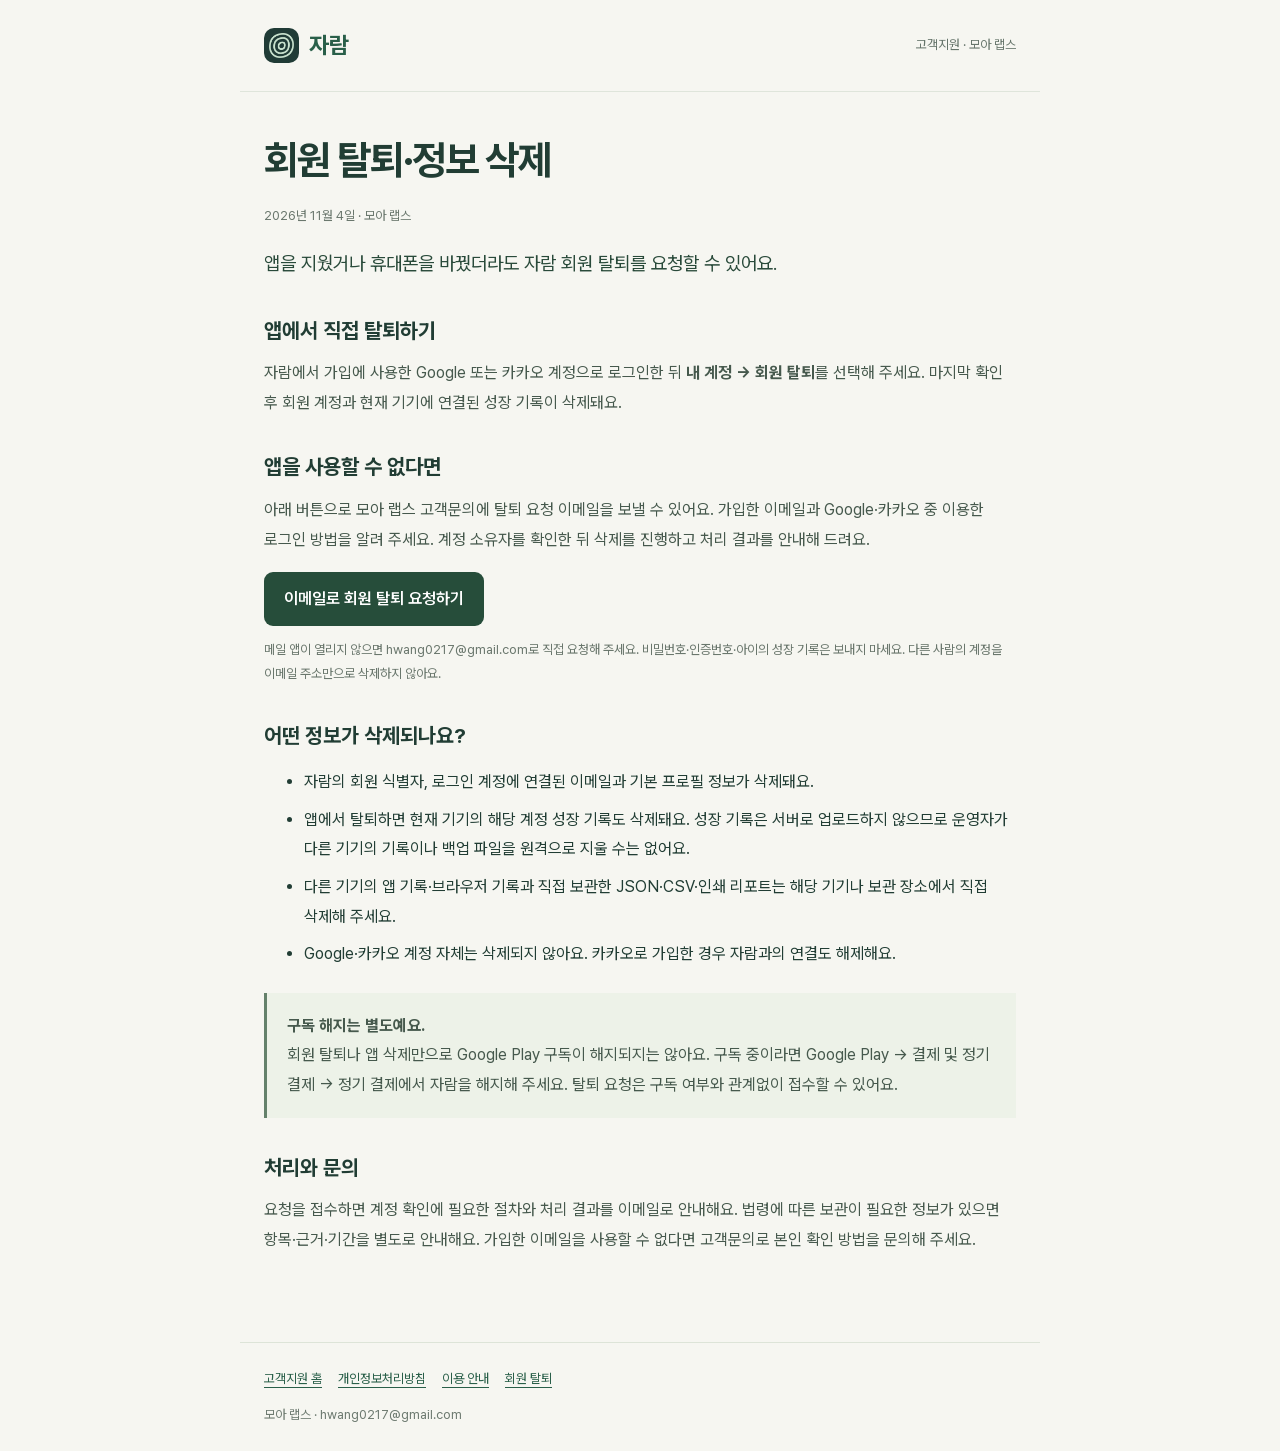
==== support/delete-account.html @ 36922bcf "자람 고객지원 페이지 추가 (Codex 호스팅에서 이전) Co-Authored-By: Claude Opus 5.5 <noreply@anthropic.com> Claude-Sessi" ====
<!doctype html><html lang="ko"><head><meta charset="utf-8"><meta name="viewport" content="width=device-width,initial-scale=1"><meta name="theme-color" content="#203b36"><meta name="description" content="자람 고객지원 · 모아 랩스. 개인정보처리방침, 이용 안내와 회원 탈퇴 방법을 확인하세요."><title>회원 탈퇴·정보 삭제 · 모아 랩스</title><link rel="icon" href="app-icon.png"><link rel="stylesheet" href="support.css"></head><body><header><a class="brand" href="index.html"><img src="app-icon.png" alt="">자람</a><span>고객지원 · 모아 랩스</span></header><main><h1>회원 탈퇴·정보 삭제</h1><p class="meta">2026년 11월 4일 · 모아 랩스</p><p class="legal-lead">앱을 지웠거나 휴대폰을 바꿨더라도 자람 회원 탈퇴를 요청할 수 있어요.</p><h2>앱에서 직접 탈퇴하기</h2><p>자람에서 가입에 사용한 Google 또는 카카오 계정으로 로그인한 뒤 <b>내 계정 → 회원 탈퇴</b>를 선택해 주세요. 마지막 확인 후 회원 계정과 현재 기기에 연결된 성장 기록이 삭제돼요.</p><h2>앱을 사용할 수 없다면</h2><p>아래 버튼으로 모아 랩스 고객문의에 탈퇴 요청 이메일을 보낼 수 있어요. 가입한 이메일과 Google·카카오 중 이용한 로그인 방법을 알려 주세요. 계정 소유자를 확인한 뒤 삭제를 진행하고 처리 결과를 안내해 드려요.</p><a class="request" href="mailto:hwang0217@gmail.com?subject=%5B%EC%9E%90%EB%9E%8C%5D%20%ED%9A%8C%EC%9B%90%20%ED%83%88%ED%87%B4%20%EC%9A%94%EC%B2%AD&body=%EC%9E%90%EB%9E%8C%20%ED%9A%8C%EC%9B%90%20%ED%83%88%ED%87%B4%EB%A5%BC%20%EC%9A%94%EC%B2%AD%ED%95%A9%EB%8B%88%EB%8B%A4.%0A%0A%EA%B0%80%EC%9E%85%ED%95%9C%20%EC%9D%B4%EB%A9%94%EC%9D%BC%3A%20%0A%EB%A1%9C%EA%B7%B8%EC%9D%B8%20%EB%B0%A9%EB%B2%95(Google%2F%EC%B9%B4%EC%B9%B4%EC%98%A4)%3A%20%0A%0A%EC%95%84%EC%9D%B4%EC%9D%98%20%EC%83%9D%EC%9D%BC%C2%B7%ED%82%A4%C2%B7%EC%B2%B4%EC%A4%91%EC%9D%B4%EB%82%98%20%EB%B9%84%EB%B0%80%EB%B2%88%ED%98%B8%EB%8A%94%20%EB%B3%B4%EB%82%B4%EC%A7%80%20%EC%95%8A%EC%8A%B5%EB%8B%88%EB%8B%A4.">이메일로 회원 탈퇴 요청하기</a><p class="meta">메일 앱이 열리지 않으면 <span class="support-email">hwang0217@gmail.com</span>로 직접 요청해 주세요. 비밀번호·인증번호·아이의 성장 기록은 보내지 마세요. 다른 사람의 계정을 이메일 주소만으로 삭제하지 않아요.</p><h2>어떤 정보가 삭제되나요?</h2><ul><li>자람의 회원 식별자, 로그인 계정에 연결된 이메일과 기본 프로필 정보가 삭제돼요.</li><li>앱에서 탈퇴하면 현재 기기의 해당 계정 성장 기록도 삭제돼요. 성장 기록은 서버로 업로드하지 않으므로 운영자가 다른 기기의 기록이나 백업 파일을 원격으로 지울 수는 없어요.</li><li>다른 기기의 앱 기록·브라우저 기록과 직접 보관한 JSON·CSV·인쇄 리포트는 해당 기기나 보관 장소에서 직접 삭제해 주세요.</li><li>Google·카카오 계정 자체는 삭제되지 않아요. 카카오로 가입한 경우 자람과의 연결도 해제해요.</li></ul><div class="notice"><p><b>구독 해지는 별도예요.</b><br>회원 탈퇴나 앱 삭제만으로 Google Play 구독이 해지되지는 않아요. 구독 중이라면 Google Play → 결제 및 정기 결제 → 정기 결제에서 자람을 해지해 주세요. 탈퇴 요청은 구독 여부와 관계없이 접수할 수 있어요.</p></div><h2>처리와 문의</h2><p>요청을 접수하면 계정 확인에 필요한 절차와 처리 결과를 이메일로 안내해요. 법령에 따른 보관이 필요한 정보가 있으면 항목·근거·기간을 별도로 안내해요. 가입한 이메일을 사용할 수 없다면 고객문의로 본인 확인 방법을 문의해 주세요.</p></main><footer><nav aria-label="고객지원"><a href="index.html">고객지원 홈</a><a href="privacy.html">개인정보처리방침</a><a href="terms.html">이용 안내</a><a href="delete-account.html">회원 탈퇴</a></nav>모아 랩스 · hwang0217@gmail.com</footer></body></html>
---- support/support.css ----
@font-face{font-family:Pretendard;src:url('fonts/PretendardVariable.woff2') format('woff2');font-weight:100 900;font-display:swap}*{box-sizing:border-box}body{margin:0;background:#f6f6f1;color:#213d34;font:16px/1.85 Pretendard,sans-serif;word-break:keep-all}header,main,footer{max-width:800px;margin:auto;padding:24px}header{display:flex;align-items:center;justify-content:space-between;gap:20px;border-bottom:1px solid #dfe5db}.brand{display:flex;gap:10px;align-items:center;text-decoration:none;font-size:23px;font-weight:700}.brand img{width:35px;height:35px;border-radius:10px}header>span{font-size:13px;color:#66756b}main{padding-top:42px;padding-bottom:70px}h1{font-size:clamp(28px,6vw,40px);line-height:1.3;letter-spacing:-.05em;margin:0 0 18px}h2{font-size:21px;line-height:1.5;margin:34px 0 12px}p{margin:12px 0 18px;color:#46594d}.legal-lead{font-size:19px;color:#294a3a}a{color:#295f49;text-underline-offset:4px}.meta{font-size:13px;color:#6a776d}.links{display:grid;gap:12px;margin-top:28px}.links a{display:block;text-decoration:none;border:1px solid #dde4d8;background:#fff;border-radius:12px;padding:20px;font-weight:650}.links small{display:block;color:#72806f;font-weight:400;font-size:14px}.request{display:block;width:fit-content;padding:12px 20px;background:#264d3a;border-radius:9px;color:white;text-decoration:none;font-weight:600}.notice{padding:18px 20px;border-left:3px solid #64816b;background:#edf2e8;margin:24px 0}.notice p{margin:0}.support-email{overflow-wrap:anywhere;user-select:all}footer{border-top:1px solid #dde4d8;color:#6d7a70;font-size:13px}footer nav{display:flex;flex-wrap:wrap;gap:16px;margin-bottom:12px}li{margin-bottom:8px}a:focus-visible{outline:3px solid #9daf91;outline-offset:5px}@media(max-width:450px){header,main,footer{padding-left:22px;padding-right:22px}main{padding-top:34px}header>span{font-size:12px}}
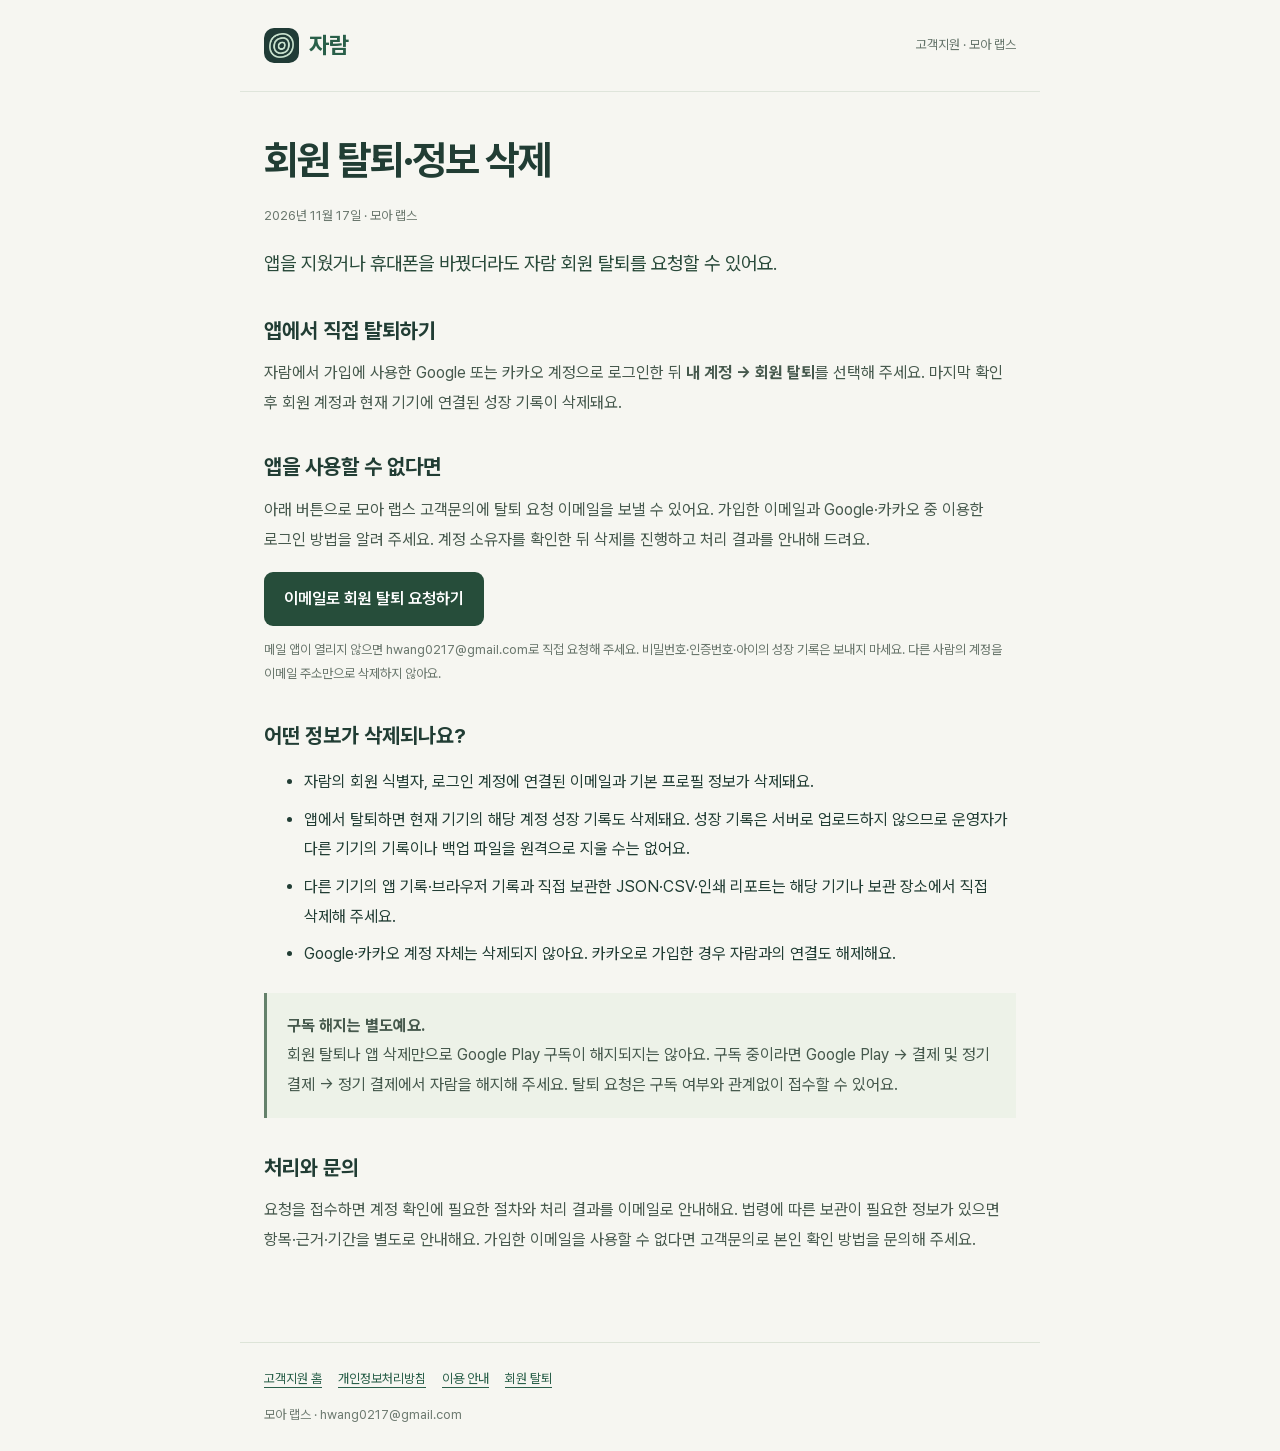
==== commit b5a5bbc7: "고객지원: 개인정보처리방침·이용 안내 11/17 갱신 (위젯·가족 공유·선택 체중) Co-Authored-By: Claude Opus 5.5 <noreply@anthropic.co" ====
--- a/support/delete-account.html
+++ b/support/delete-account.html
@@ -1 +1 @@
-<!doctype html><html lang="ko"><head><meta charset="utf-8"><meta name="viewport" content="width=device-width,initial-scale=1"><meta name="theme-color" content="#203b36"><meta name="description" content="자람 고객지원 · 모아 랩스. 개인정보처리방침, 이용 안내와 회원 탈퇴 방법을 확인하세요."><title>회원 탈퇴·정보 삭제 · 모아 랩스</title><link rel="icon" href="app-icon.png"><link rel="stylesheet" href="support.css"></head><body><header><a class="brand" href="index.html"><img src="app-icon.png" alt="">자람</a><span>고객지원 · 모아 랩스</span></header><main><h1>회원 탈퇴·정보 삭제</h1><p class="meta">2026년 11월 4일 · 모아 랩스</p><p class="legal-lead">앱을 지웠거나 휴대폰을 바꿨더라도 자람 회원 탈퇴를 요청할 수 있어요.</p><h2>앱에서 직접 탈퇴하기</h2><p>자람에서 가입에 사용한 Google 또는 카카오 계정으로 로그인한 뒤 <b>내 계정 → 회원 탈퇴</b>를 선택해 주세요. 마지막 확인 후 회원 계정과 현재 기기에 연결된 성장 기록이 삭제돼요.</p><h2>앱을 사용할 수 없다면</h2><p>아래 버튼으로 모아 랩스 고객문의에 탈퇴 요청 이메일을 보낼 수 있어요. 가입한 이메일과 Google·카카오 중 이용한 로그인 방법을 알려 주세요. 계정 소유자를 확인한 뒤 삭제를 진행하고 처리 결과를 안내해 드려요.</p><a class="request" href="mailto:hwang0217@gmail.com?subject=%5B%EC%9E%90%EB%9E%8C%5D%20%ED%9A%8C%EC%9B%90%20%ED%83%88%ED%87%B4%20%EC%9A%94%EC%B2%AD&body=%EC%9E%90%EB%9E%8C%20%ED%9A%8C%EC%9B%90%20%ED%83%88%ED%87%B4%EB%A5%BC%20%EC%9A%94%EC%B2%AD%ED%95%A9%EB%8B%88%EB%8B%A4.%0A%0A%EA%B0%80%EC%9E%85%ED%95%9C%20%EC%9D%B4%EB%A9%94%EC%9D%BC%3A%20%0A%EB%A1%9C%EA%B7%B8%EC%9D%B8%20%EB%B0%A9%EB%B2%95(Google%2F%EC%B9%B4%EC%B9%B4%EC%98%A4)%3A%20%0A%0A%EC%95%84%EC%9D%B4%EC%9D%98%20%EC%83%9D%EC%9D%BC%C2%B7%ED%82%A4%C2%B7%EC%B2%B4%EC%A4%91%EC%9D%B4%EB%82%98%20%EB%B9%84%EB%B0%80%EB%B2%88%ED%98%B8%EB%8A%94%20%EB%B3%B4%EB%82%B4%EC%A7%80%20%EC%95%8A%EC%8A%B5%EB%8B%88%EB%8B%A4.">이메일로 회원 탈퇴 요청하기</a><p class="meta">메일 앱이 열리지 않으면 <span class="support-email">hwang0217@gmail.com</span>로 직접 요청해 주세요. 비밀번호·인증번호·아이의 성장 기록은 보내지 마세요. 다른 사람의 계정을 이메일 주소만으로 삭제하지 않아요.</p><h2>어떤 정보가 삭제되나요?</h2><ul><li>자람의 회원 식별자, 로그인 계정에 연결된 이메일과 기본 프로필 정보가 삭제돼요.</li><li>앱에서 탈퇴하면 현재 기기의 해당 계정 성장 기록도 삭제돼요. 성장 기록은 서버로 업로드하지 않으므로 운영자가 다른 기기의 기록이나 백업 파일을 원격으로 지울 수는 없어요.</li><li>다른 기기의 앱 기록·브라우저 기록과 직접 보관한 JSON·CSV·인쇄 리포트는 해당 기기나 보관 장소에서 직접 삭제해 주세요.</li><li>Google·카카오 계정 자체는 삭제되지 않아요. 카카오로 가입한 경우 자람과의 연결도 해제해요.</li></ul><div class="notice"><p><b>구독 해지는 별도예요.</b><br>회원 탈퇴나 앱 삭제만으로 Google Play 구독이 해지되지는 않아요. 구독 중이라면 Google Play → 결제 및 정기 결제 → 정기 결제에서 자람을 해지해 주세요. 탈퇴 요청은 구독 여부와 관계없이 접수할 수 있어요.</p></div><h2>처리와 문의</h2><p>요청을 접수하면 계정 확인에 필요한 절차와 처리 결과를 이메일로 안내해요. 법령에 따른 보관이 필요한 정보가 있으면 항목·근거·기간을 별도로 안내해요. 가입한 이메일을 사용할 수 없다면 고객문의로 본인 확인 방법을 문의해 주세요.</p></main><footer><nav aria-label="고객지원"><a href="index.html">고객지원 홈</a><a href="privacy.html">개인정보처리방침</a><a href="terms.html">이용 안내</a><a href="delete-account.html">회원 탈퇴</a></nav>모아 랩스 · hwang0217@gmail.com</footer></body></html>+<!doctype html><html lang="ko"><head><meta charset="utf-8"><meta name="viewport" content="width=device-width,initial-scale=1"><meta name="theme-color" content="#203b36"><meta name="description" content="자람 고객지원 · 모아 랩스. 개인정보처리방침, 이용 안내와 회원 탈퇴 방법을 확인하세요."><title>회원 탈퇴·정보 삭제 · 모아 랩스</title><link rel="icon" href="app-icon.png"><link rel="stylesheet" href="support.css"></head><body><header><a class="brand" href="index.html"><img src="app-icon.png" alt="">자람</a><span>고객지원 · 모아 랩스</span></header><main><h1>회원 탈퇴·정보 삭제</h1><p class="meta">2026년 11월 17일 · 모아 랩스</p><p class="legal-lead">앱을 지웠거나 휴대폰을 바꿨더라도 자람 회원 탈퇴를 요청할 수 있어요.</p><h2>앱에서 직접 탈퇴하기</h2><p>자람에서 가입에 사용한 Google 또는 카카오 계정으로 로그인한 뒤 <b>내 계정 → 회원 탈퇴</b>를 선택해 주세요. 마지막 확인 후 회원 계정과 현재 기기에 연결된 성장 기록이 삭제돼요.</p><h2>앱을 사용할 수 없다면</h2><p>아래 버튼으로 모아 랩스 고객문의에 탈퇴 요청 이메일을 보낼 수 있어요. 가입한 이메일과 Google·카카오 중 이용한 로그인 방법을 알려 주세요. 계정 소유자를 확인한 뒤 삭제를 진행하고 처리 결과를 안내해 드려요.</p><a class="request" href="mailto:hwang0217@gmail.com?subject=%5B%EC%9E%90%EB%9E%8C%5D%20%ED%9A%8C%EC%9B%90%20%ED%83%88%ED%87%B4%20%EC%9A%94%EC%B2%AD&body=%EC%9E%90%EB%9E%8C%20%ED%9A%8C%EC%9B%90%20%ED%83%88%ED%87%B4%EB%A5%BC%20%EC%9A%94%EC%B2%AD%ED%95%A9%EB%8B%88%EB%8B%A4.%0A%0A%EA%B0%80%EC%9E%85%ED%95%9C%20%EC%9D%B4%EB%A9%94%EC%9D%BC%3A%20%0A%EB%A1%9C%EA%B7%B8%EC%9D%B8%20%EB%B0%A9%EB%B2%95(Google%2F%EC%B9%B4%EC%B9%B4%EC%98%A4)%3A%20%0A%0A%EC%95%84%EC%9D%B4%EC%9D%98%20%EC%83%9D%EC%9D%BC%C2%B7%ED%82%A4%C2%B7%EC%B2%B4%EC%A4%91%EC%9D%B4%EB%82%98%20%EB%B9%84%EB%B0%80%EB%B2%88%ED%98%B8%EB%8A%94%20%EB%B3%B4%EB%82%B4%EC%A7%80%20%EC%95%8A%EC%8A%B5%EB%8B%88%EB%8B%A4.">이메일로 회원 탈퇴 요청하기</a><p class="meta">메일 앱이 열리지 않으면 <span class="support-email">hwang0217@gmail.com</span>로 직접 요청해 주세요. 비밀번호·인증번호·아이의 성장 기록은 보내지 마세요. 다른 사람의 계정을 이메일 주소만으로 삭제하지 않아요.</p><h2>어떤 정보가 삭제되나요?</h2><ul><li>자람의 회원 식별자, 로그인 계정에 연결된 이메일과 기본 프로필 정보가 삭제돼요.</li><li>앱에서 탈퇴하면 현재 기기의 해당 계정 성장 기록도 삭제돼요. 성장 기록은 서버로 업로드하지 않으므로 운영자가 다른 기기의 기록이나 백업 파일을 원격으로 지울 수는 없어요.</li><li>다른 기기의 앱 기록·브라우저 기록과 직접 보관한 JSON·CSV·인쇄 리포트는 해당 기기나 보관 장소에서 직접 삭제해 주세요.</li><li>Google·카카오 계정 자체는 삭제되지 않아요. 카카오로 가입한 경우 자람과의 연결도 해제해요.</li></ul><div class="notice"><p><b>구독 해지는 별도예요.</b><br>회원 탈퇴나 앱 삭제만으로 Google Play 구독이 해지되지는 않아요. 구독 중이라면 Google Play → 결제 및 정기 결제 → 정기 결제에서 자람을 해지해 주세요. 탈퇴 요청은 구독 여부와 관계없이 접수할 수 있어요.</p></div><h2>처리와 문의</h2><p>요청을 접수하면 계정 확인에 필요한 절차와 처리 결과를 이메일로 안내해요. 법령에 따른 보관이 필요한 정보가 있으면 항목·근거·기간을 별도로 안내해요. 가입한 이메일을 사용할 수 없다면 고객문의로 본인 확인 방법을 문의해 주세요.</p></main><footer><nav aria-label="고객지원"><a href="index.html">고객지원 홈</a><a href="privacy.html">개인정보처리방침</a><a href="terms.html">이용 안내</a><a href="delete-account.html">회원 탈퇴</a></nav>모아 랩스 · hwang0217@gmail.com</footer></body></html>
